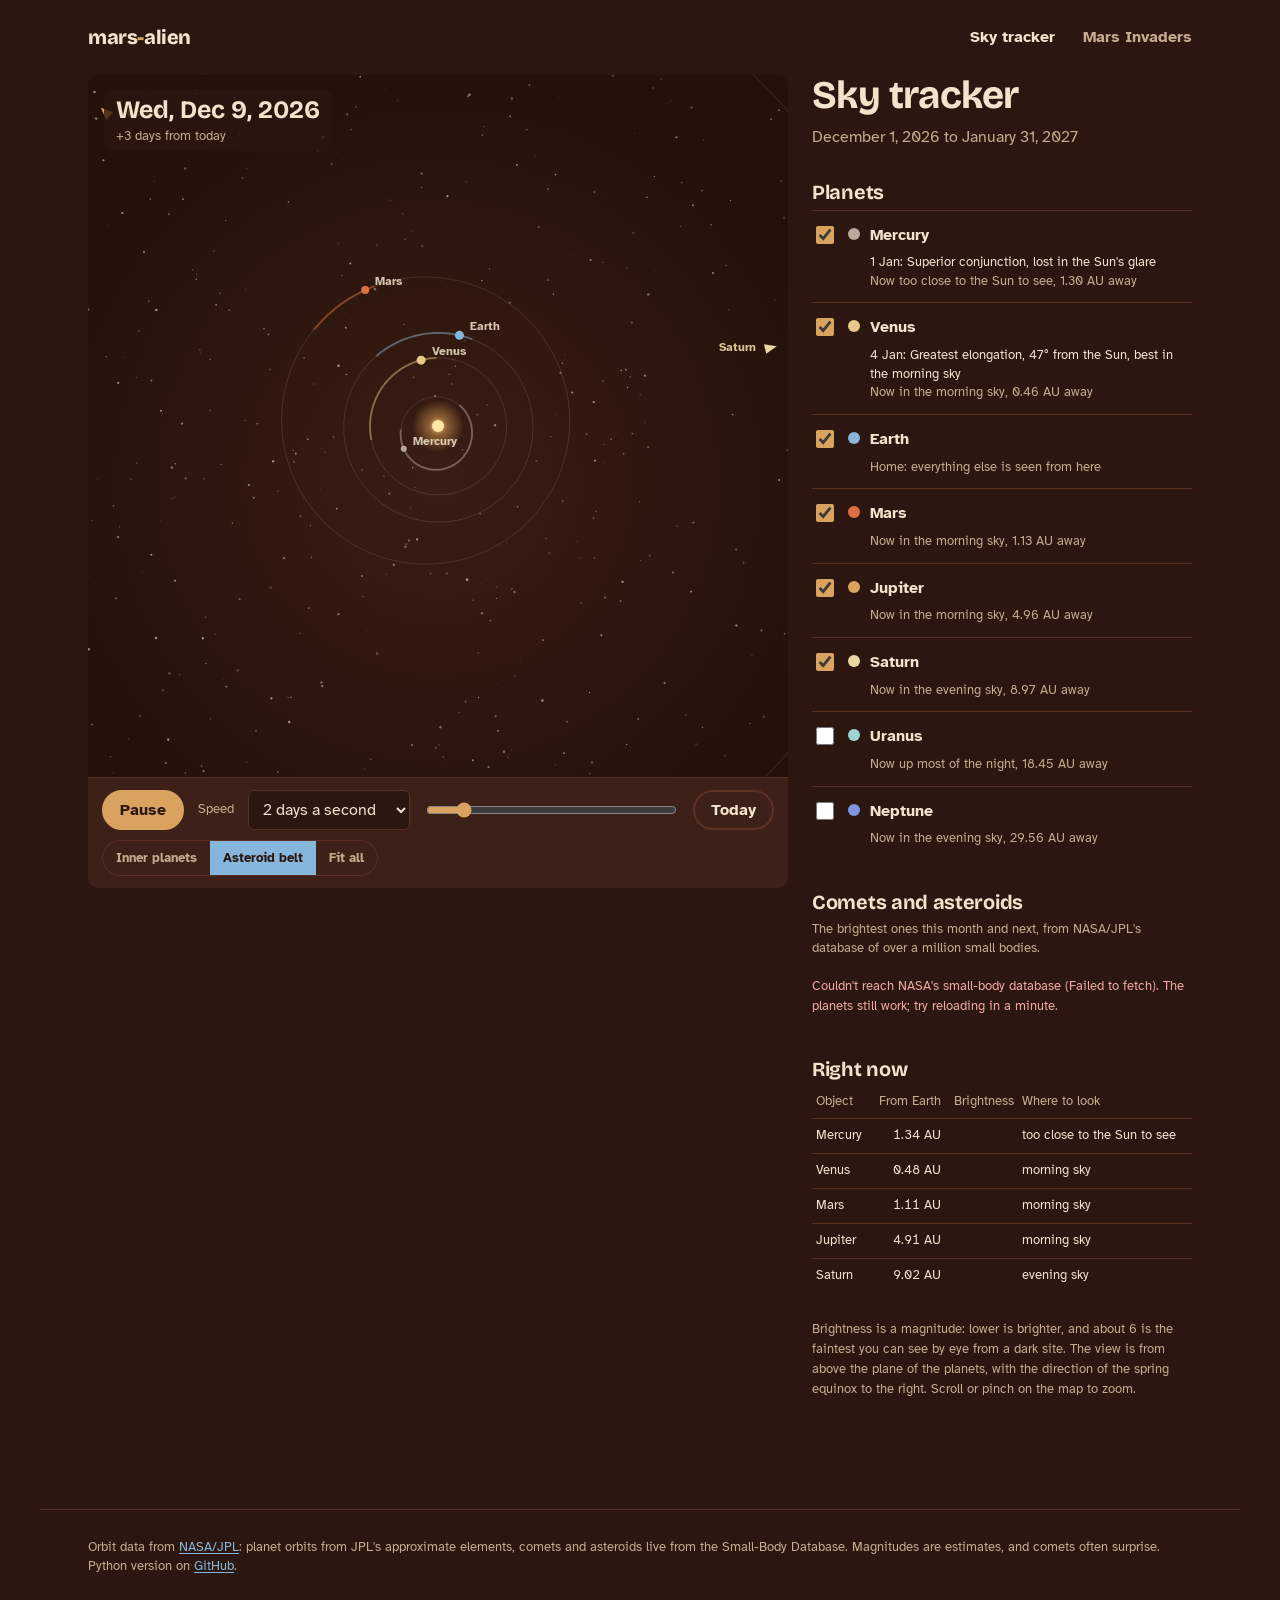
==== sky/index.html @ 8c396cd9 "Redesign home page and add the live sky tracker - New home page: live map of the planets today, this" ====
<!DOCTYPE html>
<html lang="en">
<head>
  <meta charset="UTF-8">
  <meta name="viewport" content="width=device-width, initial-scale=1.0">
  <title>Sky tracker | mars-alien</title>
  <meta name="description" content="A live map of the solar system for this month and next: planets in their real positions, plus the brightest comets and asteroids from NASA/JPL.">
  <link rel="preconnect" href="https://fonts.googleapis.com">
  <link rel="preconnect" href="https://fonts.gstatic.com" crossorigin>
  <link href="https://fonts.googleapis.com/css2?family=Atkinson+Hyperlegible:wght@400;700&family=Bricolage+Grotesque:opsz,wght@12..96,500;12..96,700;12..96,800&display=swap" rel="stylesheet">
  <link rel="stylesheet" href="/assets/site.css">
  <style>
    .tracker {
      display: grid;
      grid-template-columns: minmax(0, 1fr) 380px;
      gap: 24px;
      align-items: start;
    }

    /* ---------- stage ---------- */
    .stage {
      position: sticky;
      top: 12px;
      background: radial-gradient(circle at 50% 50%, #3a1d14 0%, #241209 75%);
      border-radius: var(--radius);
      overflow: hidden;
    }
    #sky {
      display: block;
      width: 100%;
      height: min(78vh, 900px);
      min-height: 360px;
      touch-action: none;
      cursor: grab;
    }
    .date-badge {
      position: absolute;
      top: 14px;
      left: 16px;
      font-family: var(--display);
      font-weight: 700;
      font-size: var(--s2);
      line-height: 1.1;
      pointer-events: none;
      padding: 8px 12px;
      border-radius: 8px;
      background: rgba(43, 22, 16, 0.78);
    }
    .date-badge small {
      display: block;
      font-family: var(--body);
      font-weight: 400;
      font-size: var(--s-1);
      color: var(--sand-dim);
      margin-top: 4px;
    }

    .controls {
      display: flex;
      flex-wrap: wrap;
      align-items: center;
      gap: 10px 14px;
      padding: 12px 14px;
      background: var(--crust);
      border-top: 1px solid var(--ridge);
    }
    .controls .btn { min-height: 40px; padding: 6px 16px; }
    .controls label { color: var(--sand-dim); font-size: var(--s-1); }
    .scrub { flex: 1 1 220px; display: flex; align-items: center; gap: 10px; }
    .scrub input { flex: 1; accent-color: var(--dust); }

    select {
      background: var(--regolith);
      color: var(--sand);
      border: 1px solid var(--ridge);
      border-radius: 6px;
      padding: 8px 10px;
      font: inherit;
    }

    .segmented { display: inline-flex; border: 1px solid var(--ridge); border-radius: 999px; overflow: hidden; }
    .segmented button {
      background: none;
      border: 0;
      color: var(--sand-dim);
      font: 700 var(--s-1) var(--body);
      padding: 9px 13px;
      cursor: pointer;
    }
    .segmented button[aria-pressed="true"] { background: var(--dusk); color: var(--regolith); }

    /* ---------- side panel ---------- */
    .panel h1 { font-size: var(--s3); }
    .window-note { color: var(--sand-dim); margin: 8px 0 0; }
    .panel h2 {
      font-size: var(--s1);
      margin: 32px 0 6px;
    }
    .panel h2 + p { color: var(--sand-dim); font-size: var(--s-1); margin: 0 0 8px; }

    .picks { list-style: none; margin: 0; padding: 0; }
    .picks li { border-top: 1px solid var(--ridge); }
    .picks label {
      display: grid;
      grid-template-columns: 22px 12px minmax(0, 1fr);
      gap: 4px 10px;
      align-items: start;
      padding: 12px 4px;
      cursor: pointer;
    }
    .picks input { margin: 3px 0 0; width: 18px; height: 18px; accent-color: var(--dust); }
    .swatch { width: 12px; height: 12px; border-radius: 50%; margin-top: 5px; }
    .pick-name { font-weight: 700; }
    .pick-kind { color: var(--sand-dim); font-weight: 400; }
    .pick-notes {
      grid-column: 3;
      margin: 2px 0 0;
      padding: 0;
      list-style: none;
      color: var(--sand-dim);
      font-size: var(--s-1);
      line-height: 1.45;
    }
    .pick-notes li { border: 0; }
    .pick-notes .event { color: var(--sand); }

    .status { color: var(--sand-dim); font-size: var(--s-1); padding: 10px 0; }
    .status.error { color: #f0a9a0; }

    .readout { width: 100%; border-collapse: collapse; font-size: var(--s-1); }
    .readout th { text-align: left; color: var(--sand-dim); font-weight: 400; padding: 6px 4px; }
    .readout td { padding: 7px 4px; border-top: 1px solid var(--ridge); font-variant-numeric: tabular-nums; }
    .readout td:nth-child(2), .readout td:nth-child(3), .readout th:nth-child(2), .readout th:nth-child(3) { text-align: right; }

    .how { color: var(--sand-dim); font-size: var(--s-1); margin-top: 28px; }

    @media (max-width: 960px) {
      .tracker { grid-template-columns: 1fr; }
      .stage { position: relative; top: 0; }
      #sky { height: min(92vw, 70vh); }
    }
  </style>
</head>
<body>
  <header class="wrap site-head">
    <a class="wordmark" href="/">mars<span>-</span>alien</a>
    <nav class="site-nav" aria-label="Main">
      <a href="/sky/" aria-current="page">Sky tracker</a>
      <a href="/game/game.html">Mars Invaders</a>
    </nav>
  </header>

  <main class="wrap tracker">
    <section class="stage" aria-label="Solar system map">
      <canvas id="sky" role="img" aria-label="Animated map of the solar system. The table in the side panel lists the same objects and their distances."></canvas>
      <div class="date-badge" aria-live="off"><span id="date-main"></span><small id="date-sub"></small></div>
      <div class="controls">
        <button class="btn" id="play" type="button">Pause</button>
        <label for="speed">Speed</label>
        <select id="speed">
          <option value="0.5">½ day a second</option>
          <option value="1">1 day a second</option>
          <option value="2" selected>2 days a second</option>
          <option value="5">5 days a second</option>
          <option value="10">10 days a second</option>
        </select>
        <div class="scrub">
          <label for="scrub" class="visually-hidden">Date</label>
          <input id="scrub" type="range" min="0" max="1" step="0.5" aria-label="Date">
        </div>
        <button class="btn btn-quiet" id="today" type="button">Today</button>
        <div class="segmented" role="group" aria-label="Zoom">
          <button type="button" data-zoom="inner" aria-pressed="false">Inner planets</button>
          <button type="button" data-zoom="belt" aria-pressed="true">Asteroid belt</button>
          <button type="button" data-zoom="fit" aria-pressed="false">Fit all</button>
        </div>
      </div>
    </section>

    <aside class="panel">
      <h1>Sky tracker</h1>
      <p class="window-note" id="window-note"></p>

      <h2>Planets</h2>
      <ul class="picks" id="planet-picks"></ul>

      <h2>Comets and asteroids</h2>
      <p>The brightest ones this month and next, from NASA/JPL's database of over a million small bodies.</p>
      <div class="status" id="sb-status" role="status">Asking NASA for this month's comets and asteroids…</div>
      <ul class="picks" id="body-picks"></ul>

      <h2>Right now</h2>
      <table class="readout">
        <thead><tr><th scope="col">Object</th><th scope="col">From Earth</th><th scope="col">Brightness</th><th scope="col">Where to look</th></tr></thead>
        <tbody id="readout"></tbody>
      </table>

      <p class="how">Brightness is a magnitude: lower is brighter, and about 6 is the faintest you can see by eye from a dark site. The view is from above the plane of the planets, with the direction of the spring equinox to the right. Scroll or pinch on the map to zoom.</p>
    </aside>
  </main>

  <footer class="wrap site-foot">
    Orbit data from <a href="https://ssd.jpl.nasa.gov/">NASA/JPL</a>: planet orbits from JPL's approximate elements,
    comets and asteroids live from the Small-Body Database. Magnitudes are estimates, and comets often surprise.
    Python version on <a href="https://github.com/colget/sky_tracker">GitHub</a>.
  </footer>

  <script type="module" src="/sky/sky.js"></script>
</body>
</html>
---- assets/site.css ----
/* mars-alien.com -- shared styles.
   Palette taken from real Martian light: rust ground, butterscotch dust,
   and the blue of a Martian sunset (fine dust scatters blue light forward). */

:root {
  --regolith: #2b1610;   /* base background */
  --crust:    #3d2018;   /* raised surfaces */
  --ridge:    #5a3123;   /* borders, tracks */
  --dust:     #d9a25f;   /* butterscotch: primary accent */
  --dusk:     #86b6db;   /* martian sunset blue: links, focus, active */
  --sand:     #f2e3cd;   /* text */
  --sand-dim: #c4ab8f;   /* secondary text */

  --display: "Bricolage Grotesque", "Atkinson Hyperlegible", system-ui, sans-serif;
  --body: "Atkinson Hyperlegible", system-ui, sans-serif;

  /* type scale: 16px base, 1.25 ratio */
  --s-1: 0.8rem;
  --s0: 1rem;
  --s1: 1.25rem;
  --s2: 1.563rem;
  --s3: 2.441rem;
  --s4: clamp(2.6rem, 6vw, 4.6rem);

  --gutter: clamp(16px, 4vw, 48px);
  --radius: 10px;
}

*, *::before, *::after { box-sizing: border-box; }

html { -webkit-text-size-adjust: 100%; }

body {
  margin: 0;
  background: var(--regolith);
  color: var(--sand);
  font-family: var(--body);
  font-size: var(--s0);
  line-height: 1.55;
}

a { color: var(--dusk); text-underline-offset: 0.18em; }
a:hover { color: var(--sand); }

:focus-visible {
  outline: 2px solid var(--dusk);
  outline-offset: 3px;
  border-radius: 4px;
}

h1, h2, h3 {
  font-family: var(--display);
  font-weight: 700;
  line-height: 1.08;
  margin: 0;
  letter-spacing: -0.015em;
}

.wrap {
  width: 100%;
  max-width: 1200px;
  margin: 0 auto;
  padding: 0 var(--gutter);
}

.visually-hidden {
  position: absolute; width: 1px; height: 1px; overflow: hidden;
  clip: rect(0 0 0 0); white-space: nowrap;
}

/* ---------- site header ---------- */
.site-head {
  display: flex;
  align-items: center;
  justify-content: space-between;
  gap: 16px;
  padding-top: 22px;
  padding-bottom: 22px;
}

.wordmark {
  font-family: var(--display);
  font-weight: 800;
  font-size: var(--s1);
  color: var(--sand);
  text-decoration: none;
  letter-spacing: -0.02em;
}
.wordmark span { color: var(--dust); }

.site-nav { display: flex; gap: clamp(14px, 3vw, 28px); }
.site-nav a {
  color: var(--sand-dim);
  text-decoration: none;
  font-weight: 700;
}
.site-nav a:hover,
.site-nav a[aria-current="page"] { color: var(--sand); }

/* ---------- buttons ---------- */
.btn {
  display: inline-flex;
  align-items: center;
  justify-content: center;
  gap: 8px;
  min-height: 44px;
  padding: 10px 20px;
  border-radius: 999px;
  border: 2px solid var(--dust);
  background: var(--dust);
  color: var(--regolith);
  font: 700 var(--s0) var(--body);
  text-decoration: none;
  cursor: pointer;
}
.btn:hover { background: var(--sand); border-color: var(--sand); color: var(--regolith); }

.btn-quiet {
  background: transparent;
  color: var(--sand);
  border-color: var(--ridge);
}
.btn-quiet:hover { background: var(--crust); border-color: var(--sand-dim); color: var(--sand); }

/* ---------- footer ---------- */
.site-foot {
  margin-top: 96px;
  padding-top: 28px;
  padding-bottom: 40px;
  border-top: 1px solid var(--ridge);
  color: var(--sand-dim);
  font-size: var(--s-1);
}

@media (prefers-reduced-motion: reduce) {
  *, *::before, *::after { animation: none !important; transition: none !important; }
}
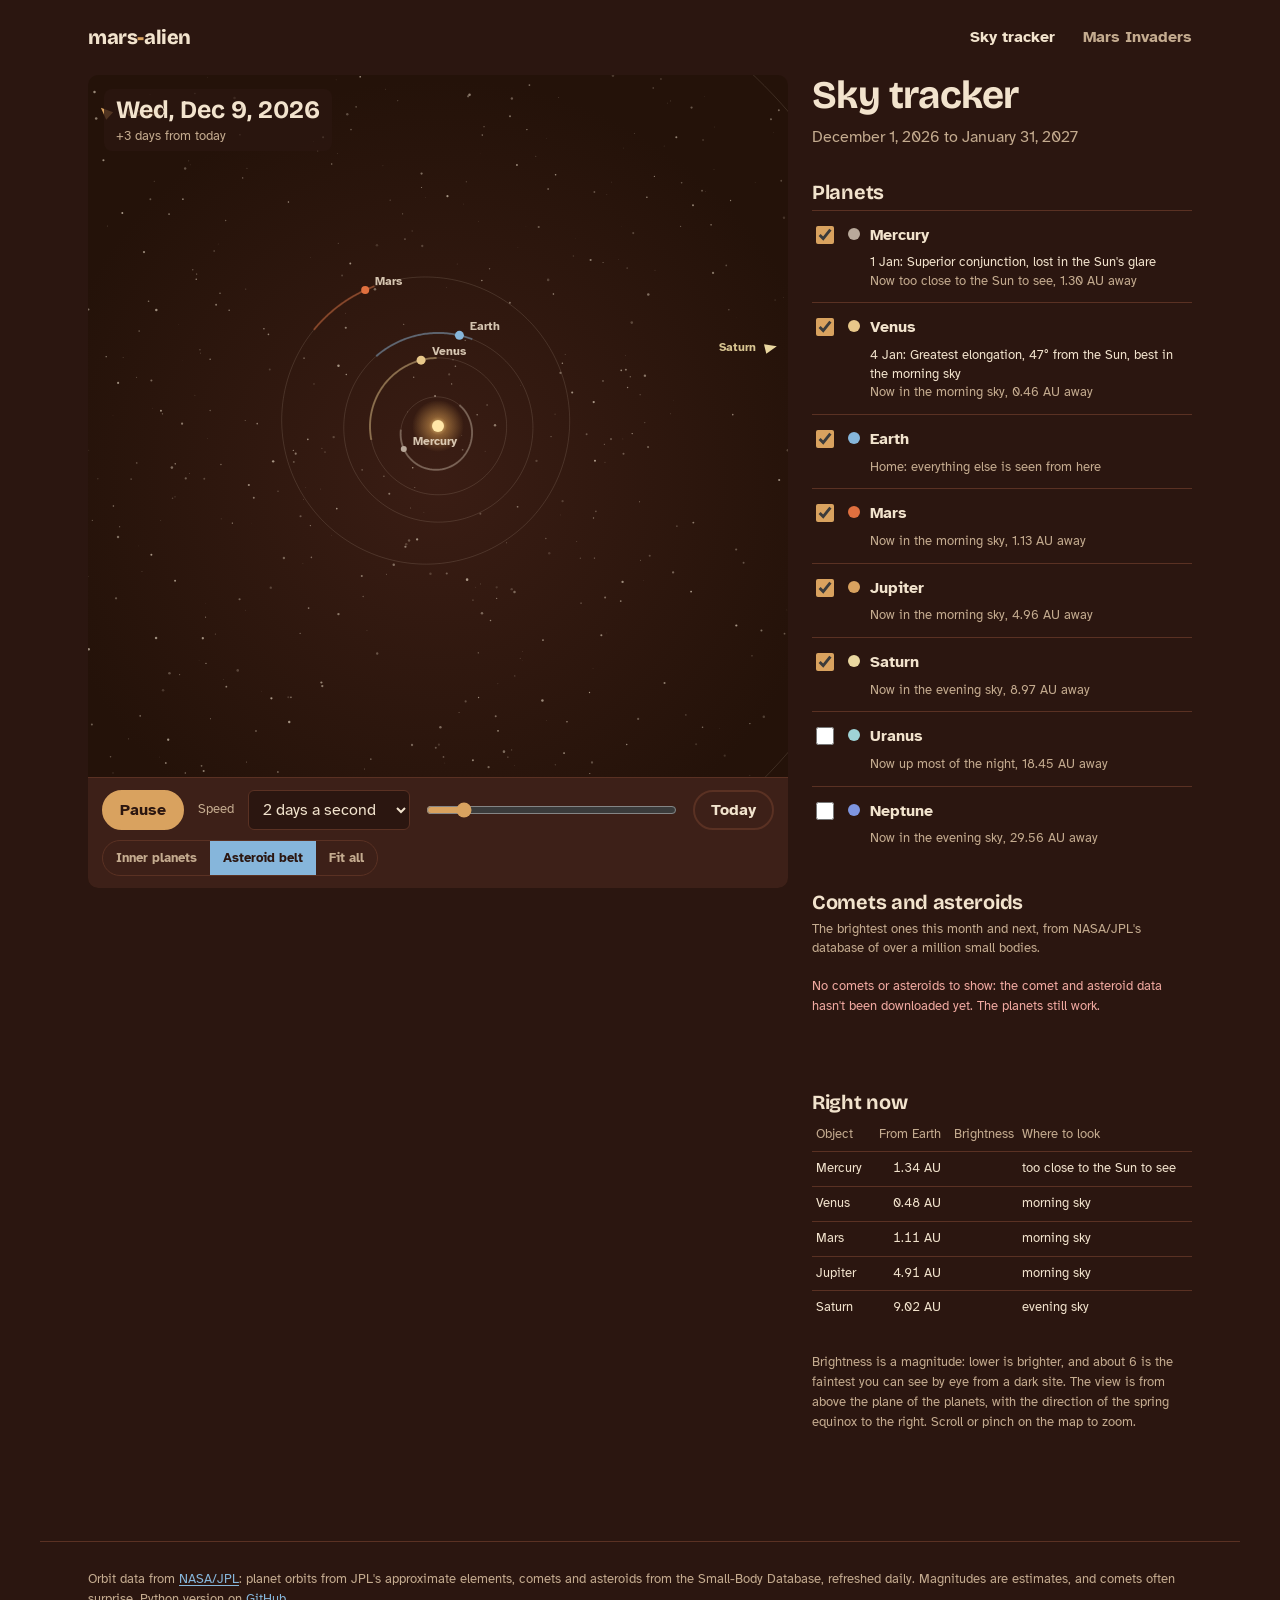
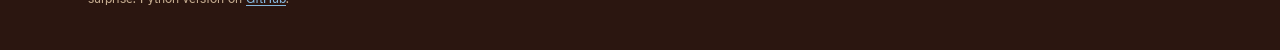
==== commit 6f9f853f: "Follow JPL's fair-use policy: fetch sky data daily, never from the browser JPL's API terms ask sites" ====
--- a/sky/index.html
+++ b/sky/index.html
@@ -8,7 +8,7 @@
   <link rel="preconnect" href="https://fonts.googleapis.com">
   <link rel="preconnect" href="https://fonts.gstatic.com" crossorigin>
   <link href="https://fonts.googleapis.com/css2?family=Atkinson+Hyperlegible:wght@400;700&family=Bricolage+Grotesque:opsz,wght@12..96,500;12..96,700;12..96,800&display=swap" rel="stylesheet">
-  <link rel="stylesheet" href="/assets/site.css">
+  <link rel="stylesheet" href="/assets/site.css?v=2">
   <style>
     .tracker {
       display: grid;
@@ -186,8 +186,9 @@
 
       <h2>Comets and asteroids</h2>
       <p>The brightest ones this month and next, from NASA/JPL's database of over a million small bodies.</p>
-      <div class="status" id="sb-status" role="status">Asking NASA for this month's comets and asteroids…</div>
+      <div class="status" id="sb-status" role="status">Loading this month's comets and asteroids…</div>
       <ul class="picks" id="body-picks"></ul>
+      <p class="status" id="sb-updated"></p>
 
       <h2>Right now</h2>
       <table class="readout">
@@ -201,7 +202,7 @@
 
   <footer class="wrap site-foot">
     Orbit data from <a href="https://ssd.jpl.nasa.gov/">NASA/JPL</a>: planet orbits from JPL's approximate elements,
-    comets and asteroids live from the Small-Body Database. Magnitudes are estimates, and comets often surprise.
+    comets and asteroids from the Small-Body Database, refreshed daily. Magnitudes are estimates, and comets often surprise.
     Python version on <a href="https://github.com/colget/sky_tracker">GitHub</a>.
   </footer>
 
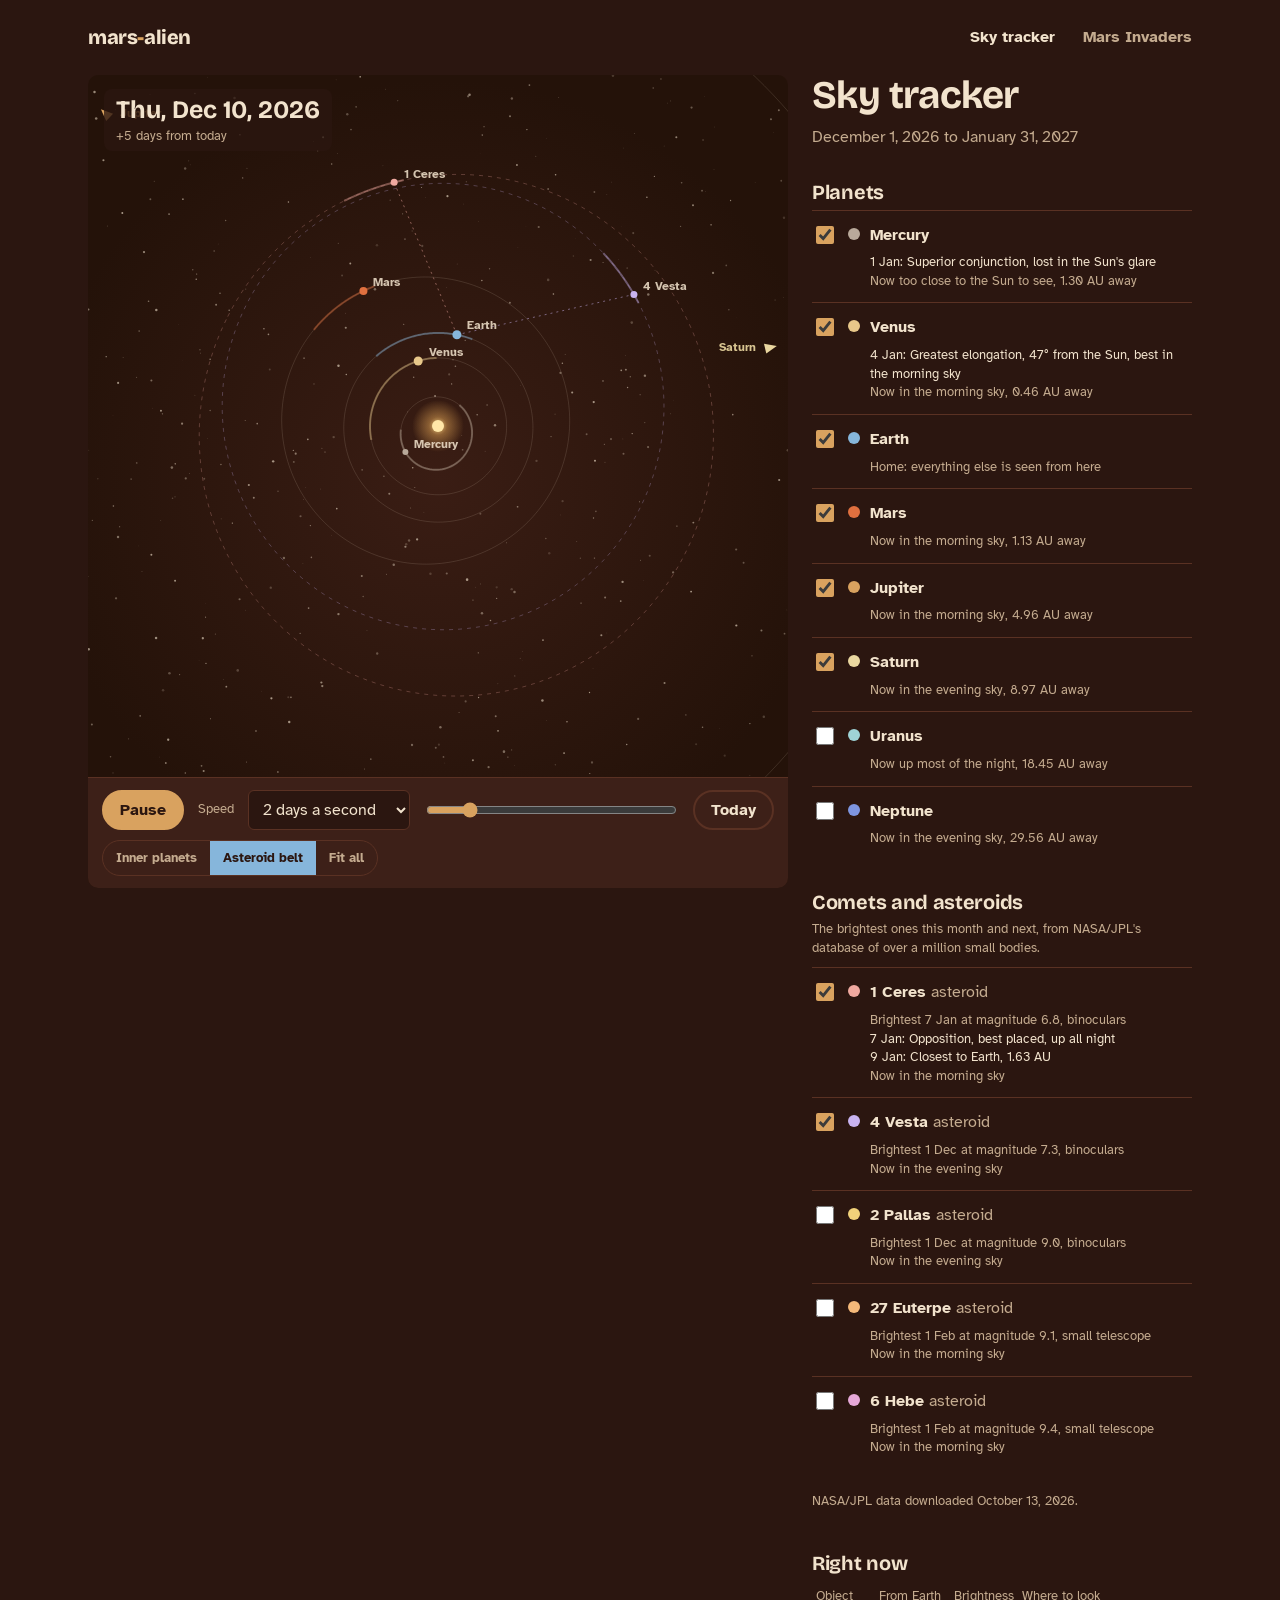
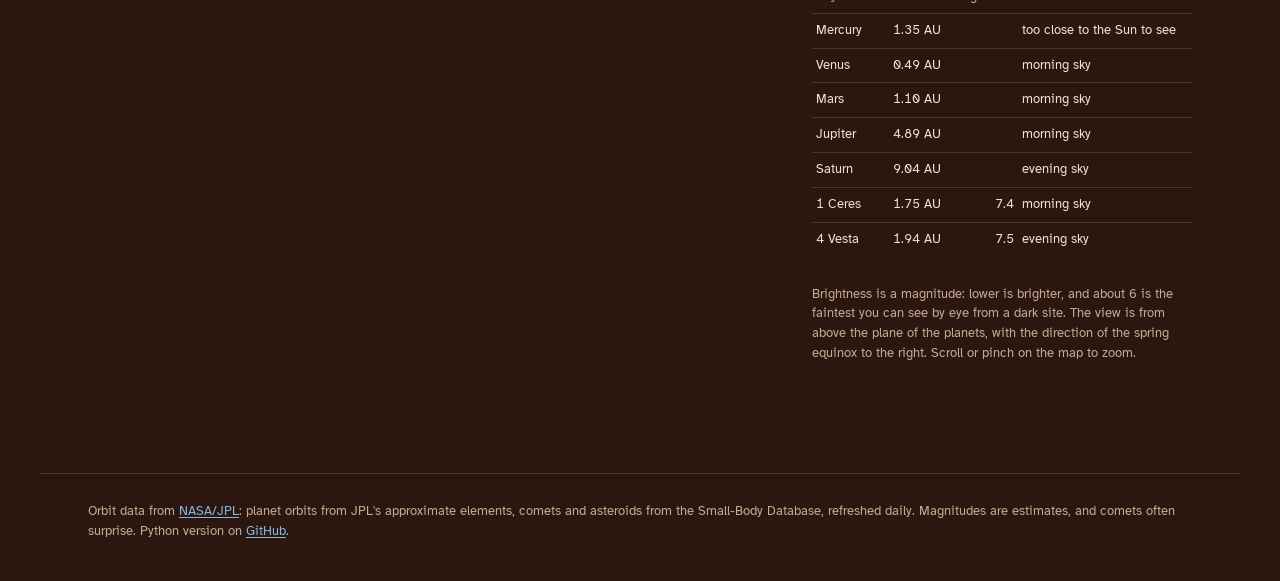
==== commit 113d213e: "Version JavaScript module URLs so browsers can't mix old and new code A visitor's browser reused a c" ====
--- a/sky/index.html
+++ b/sky/index.html
@@ -206,6 +206,6 @@
     Python version on <a href="https://github.com/colget/sky_tracker">GitHub</a>.
   </footer>
 
-  <script type="module" src="/sky/sky.js"></script>
+  <script type="module" src="/sky/sky.js?v=3"></script>
 </body>
 </html>
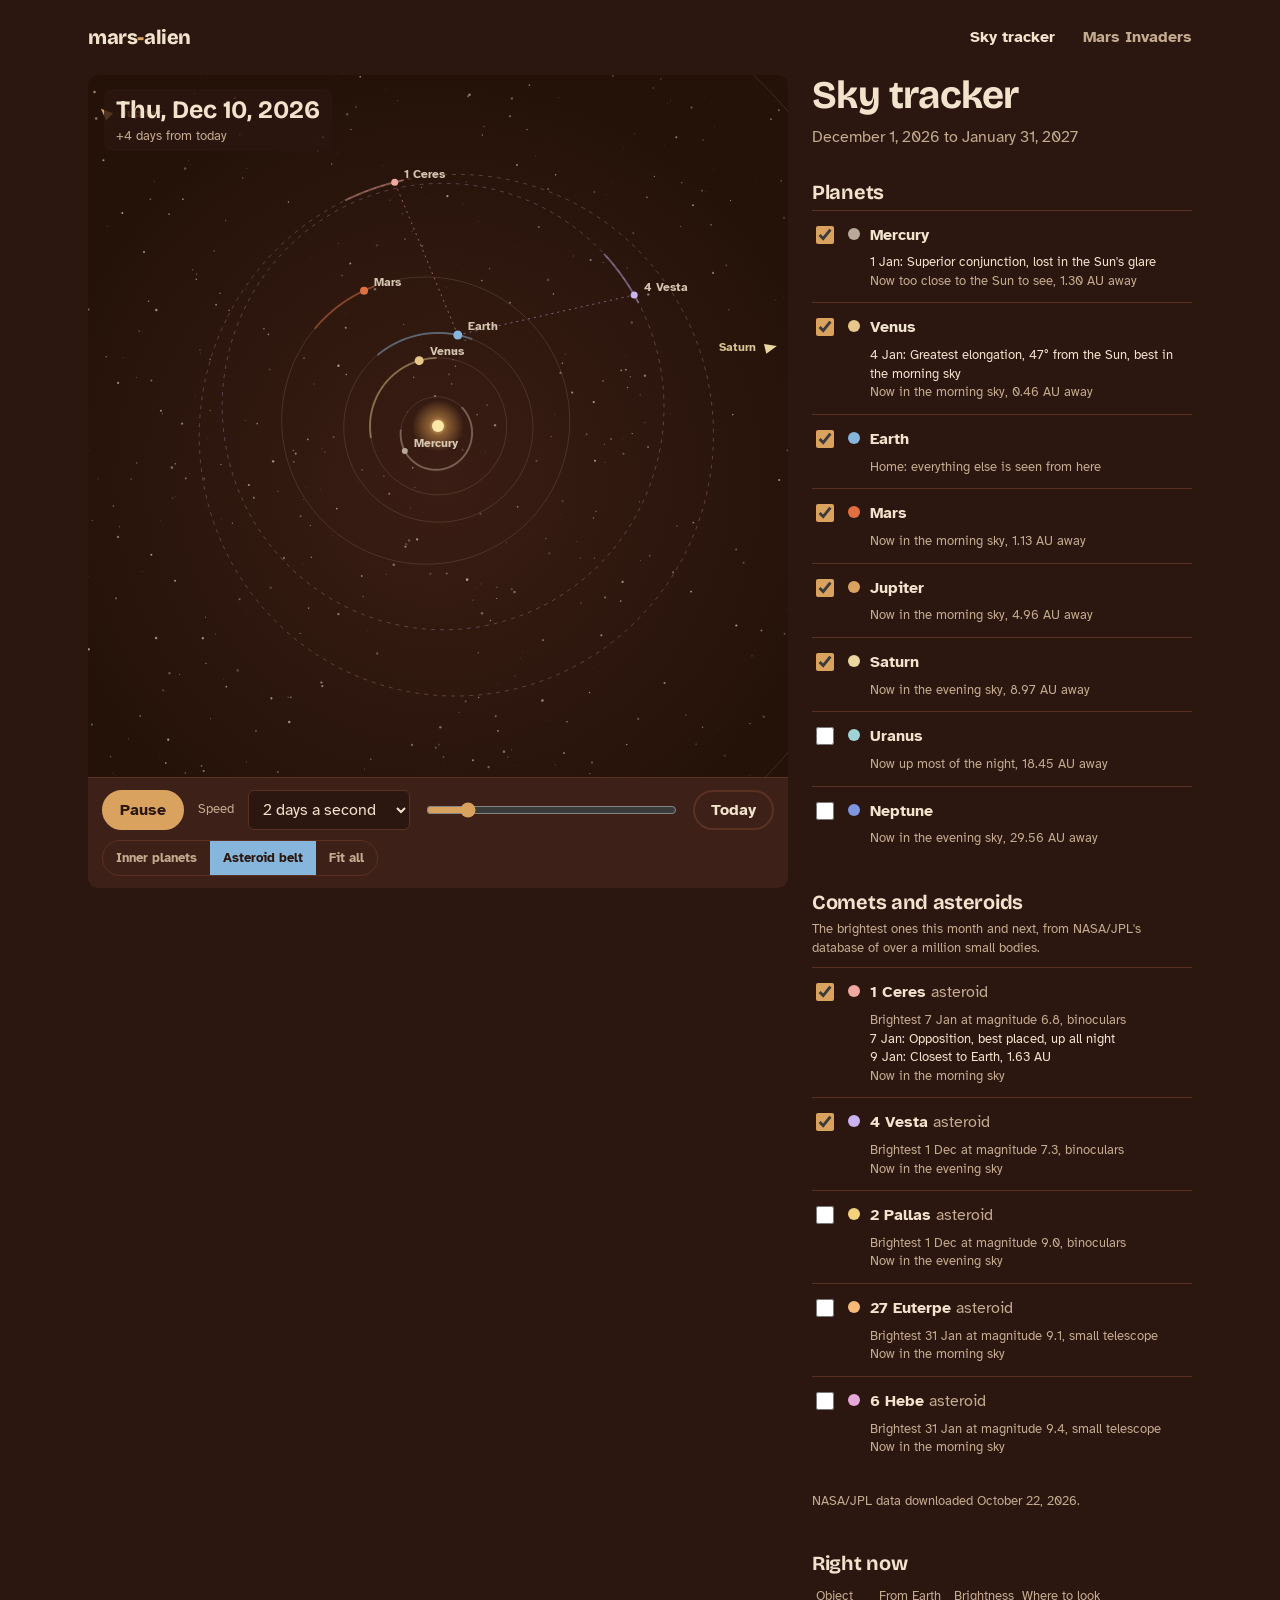
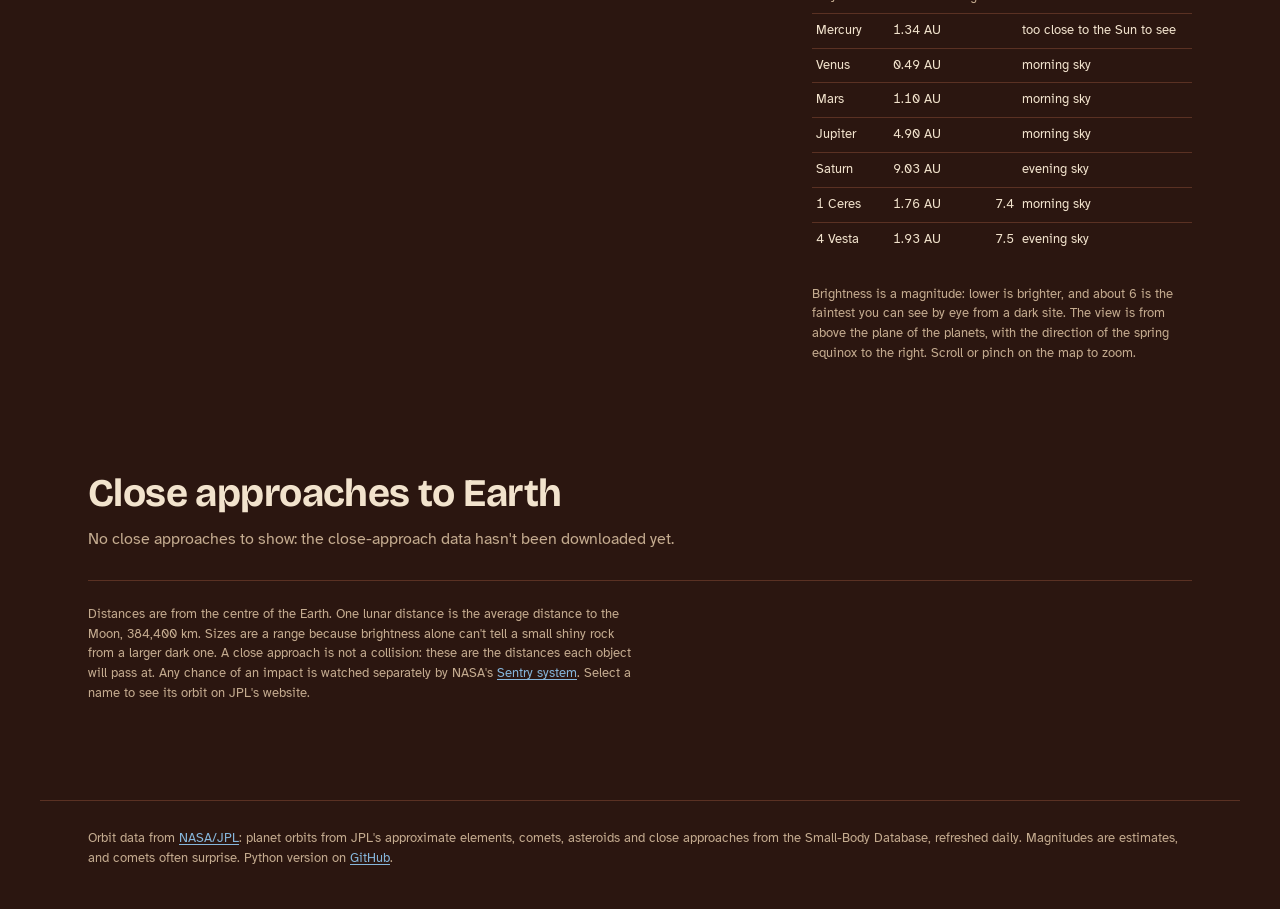
==== commit d84e585d: "Sky tracker: show near-Earth objects passing close to Earth - The daily robot also downloads JPL's C" ====
--- a/sky/index.html
+++ b/sky/index.html
@@ -4,11 +4,11 @@
   <meta charset="UTF-8">
   <meta name="viewport" content="width=device-width, initial-scale=1.0">
   <title>Sky tracker | mars-alien</title>
-  <meta name="description" content="A live map of the solar system for this month and next: planets in their real positions, plus the brightest comets and asteroids from NASA/JPL.">
+  <meta name="description" content="A live map of the solar system for this month and next: planets in their real positions, plus the brightest comets and asteroids and the near-Earth objects passing close by, from NASA/JPL.">
   <link rel="preconnect" href="https://fonts.googleapis.com">
   <link rel="preconnect" href="https://fonts.gstatic.com" crossorigin>
   <link href="https://fonts.googleapis.com/css2?family=Atkinson+Hyperlegible:wght@400;700&family=Bricolage+Grotesque:opsz,wght@12..96,500;12..96,700;12..96,800&display=swap" rel="stylesheet">
-  <link rel="stylesheet" href="/assets/site.css?v=2">
+  <link rel="stylesheet" href="/assets/site.css?v=3">
   <style>
     .tracker {
       display: grid;
@@ -134,10 +134,52 @@
 
     .how { color: var(--sand-dim); font-size: var(--s-1); margin-top: 28px; }
 
+    /* ---------- close approaches ---------- */
+    .flybys { margin-top: clamp(56px, 8vw, 96px); }
+    .flybys h2 { font-size: var(--s3); max-width: 20ch; }
+    .flybys-summary { color: var(--sand-dim); max-width: 68ch; margin: 12px 0 0; }
+    .flyby-list { list-style: none; margin: 28px 0 0; padding: 0; border-top: 1px solid var(--ridge); }
+    .flyby-list li {
+      display: grid;
+      grid-template-columns: 7.5rem minmax(0, 1fr);
+      gap: 20px;
+      padding: 16px 0;
+      border-bottom: 1px solid var(--ridge);
+    }
+    .flyby-list time {
+      display: block;
+      font-family: var(--display);
+      font-weight: 700;
+      font-size: var(--s2);
+      line-height: 1.1;
+      color: var(--dust);
+    }
+    .flyby-list small { color: var(--sand-dim); font-size: var(--s-1); }
+    .flyby-list strong { display: block; font-size: var(--s1); }
+    .flyby-list strong a { color: var(--sand); text-decoration-color: var(--ridge); }
+    .flyby-list strong a:hover { text-decoration-color: var(--sand); }
+    .flyby-list span { color: var(--sand-dim); }
+    .flyby-list .past time { color: var(--sand-dim); }
+    .flyby-list .tag {
+      display: inline-block;
+      vertical-align: middle;
+      margin-left: 6px;
+      padding: 1px 9px;
+      border-radius: 999px;
+      background: var(--dusk);
+      color: var(--regolith);
+      font: 700 var(--s-1) var(--body);
+    }
+    .flybys .btn { margin-top: 20px; }
+    .flybys-note { color: var(--sand-dim); font-size: var(--s-1); max-width: 68ch; margin-top: 24px; }
+
     @media (max-width: 960px) {
       .tracker { grid-template-columns: 1fr; }
       .stage { position: relative; top: 0; }
       #sky { height: min(92vw, 70vh); }
+    }
+    @media (max-width: 480px) {
+      .flyby-list li { grid-template-columns: 1fr; gap: 4px; }
     }
   </style>
 </head>
@@ -200,12 +242,27 @@
     </aside>
   </main>
 
+  <section class="wrap flybys" aria-labelledby="flybys-title">
+    <h2 id="flybys-title">Close approaches to Earth</h2>
+    <p class="flybys-summary" id="flybys-summary" role="status">Loading this month's close approaches…</p>
+    <ol class="flyby-list" id="flyby-list"></ol>
+    <button class="btn btn-quiet" id="flybys-more" type="button" hidden></button>
+    <p class="flybys-note">
+      Distances are from the centre of the Earth. One lunar distance is the average distance to the Moon, 384,400 km.
+      Sizes are a range because brightness alone can't tell a small shiny rock from a larger dark one.
+      A close approach is not a collision: these are the distances each object will pass at.
+      Any chance of an impact is watched separately by NASA's <a href="https://cneos.jpl.nasa.gov/sentry/">Sentry system</a>.
+      Select a name to see its orbit on JPL's website.
+    </p>
+    <p class="flybys-note" id="flybys-updated"></p>
+  </section>
+
   <footer class="wrap site-foot">
     Orbit data from <a href="https://ssd.jpl.nasa.gov/">NASA/JPL</a>: planet orbits from JPL's approximate elements,
-    comets and asteroids from the Small-Body Database, refreshed daily. Magnitudes are estimates, and comets often surprise.
+    comets, asteroids and close approaches from the Small-Body Database, refreshed daily. Magnitudes are estimates, and comets often surprise.
     Python version on <a href="https://github.com/colget/sky_tracker">GitHub</a>.
   </footer>
 
-  <script type="module" src="/sky/sky.js?v=3"></script>
+  <script type="module" src="/sky/sky.js?v=5"></script>
 </body>
 </html>
--- a/assets/site.css
+++ b/assets/site.css
@@ -62,6 +62,9 @@
   margin: 0 auto;
   padding: 0 var(--gutter);
 }
+
+/* Make the "hidden" attribute win over classes like .btn that set display */
+[hidden] { display: none !important; }
 
 .visually-hidden {
   position: absolute; width: 1px; height: 1px; overflow: hidden;
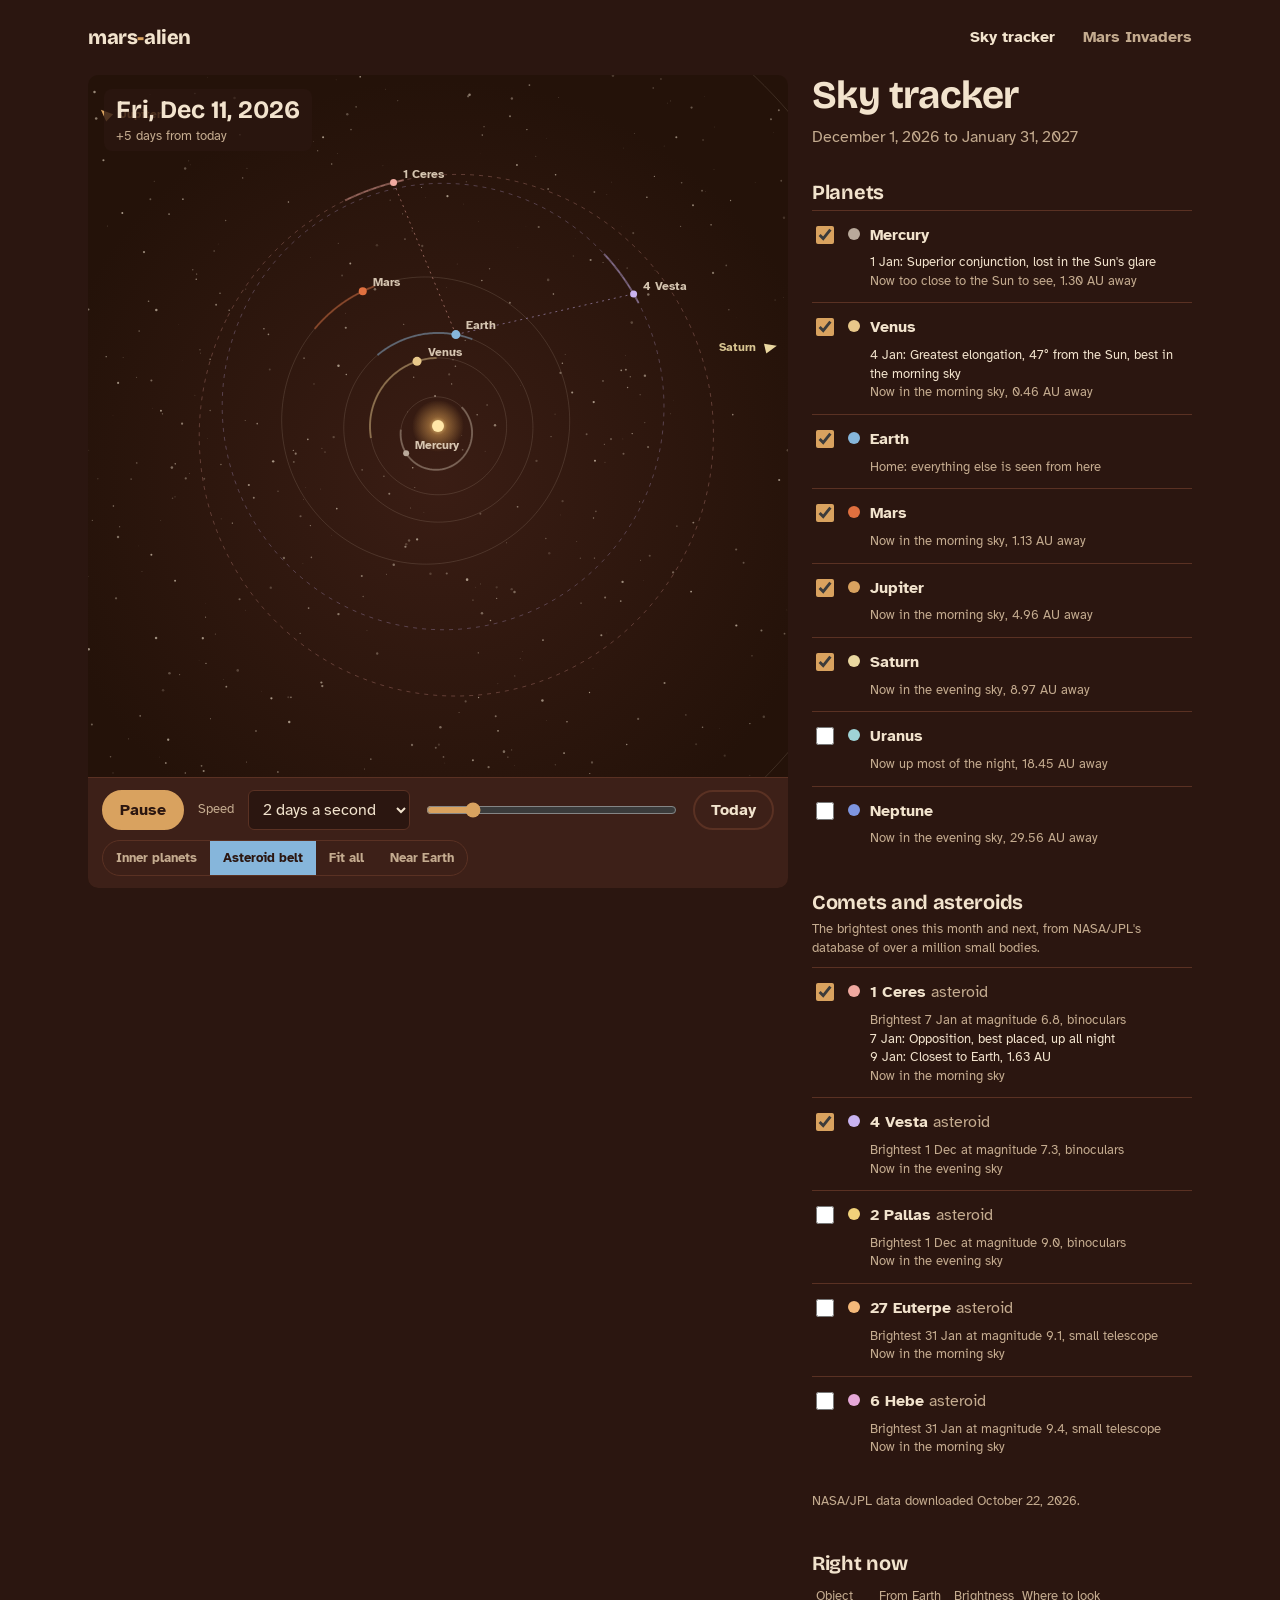
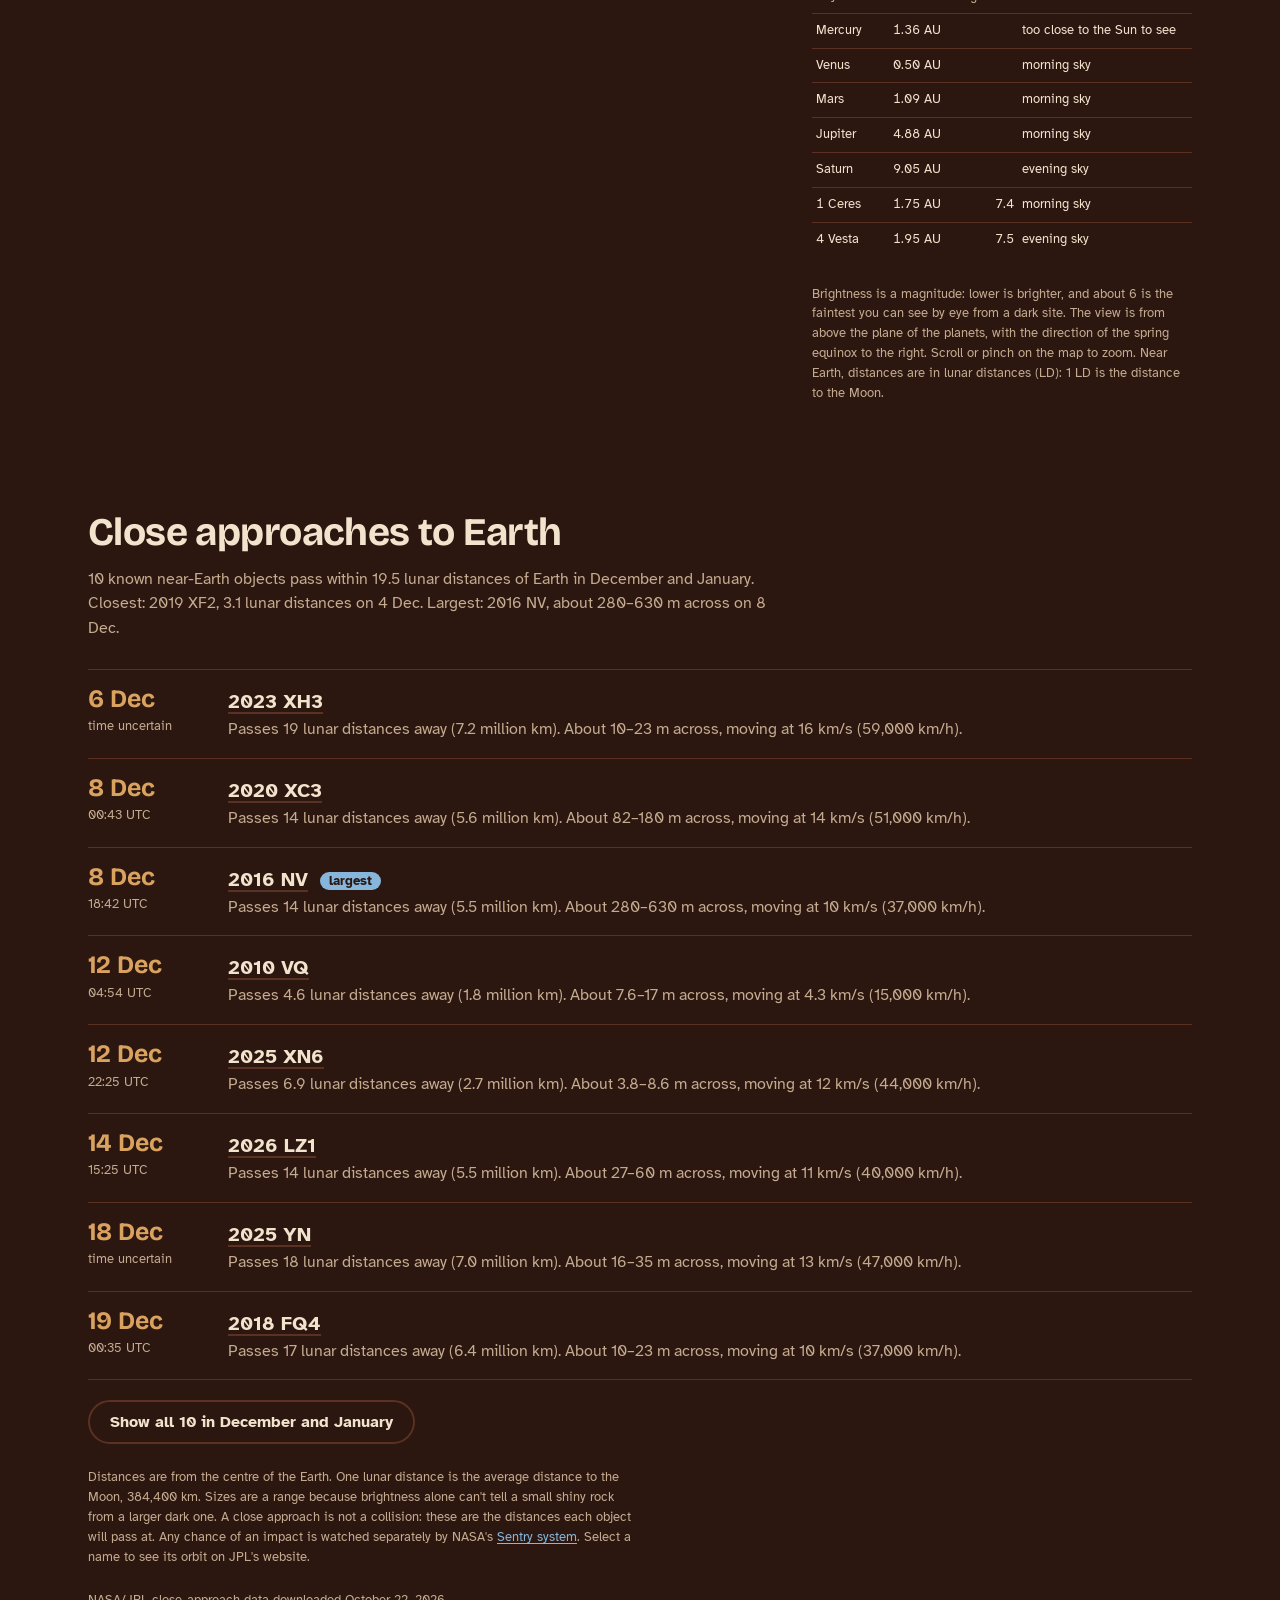
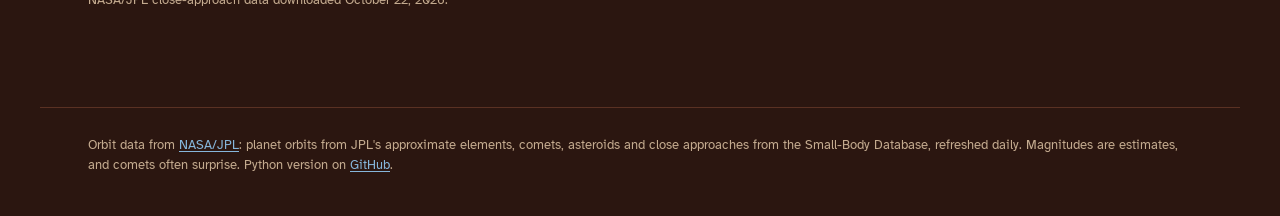
==== commit c31f451a: "Sky tracker: watch close approaches fly past Earth - Each flyby in the list gets "Watch it pass on t" ====
--- a/sky/index.html
+++ b/sky/index.html
@@ -171,6 +171,30 @@
       font: 700 var(--s-1) var(--body);
     }
     .flybys .btn { margin-top: 20px; }
+    .flyby-list .watch {
+      display: inline-block;
+      margin-top: 8px;
+      padding: 6px 14px;
+      border: 1px solid var(--dusk);
+      border-radius: 999px;
+      background: none;
+      color: var(--dusk);
+      font: 700 var(--s-1) var(--body);
+      cursor: pointer;
+    }
+    .flyby-list .watch:hover { background: var(--dusk); color: var(--regolith); }
+
+    .watching {
+      display: flex;
+      flex-wrap: wrap;
+      align-items: center;
+      gap: 10px 16px;
+      padding: 12px 14px;
+      background: var(--regolith);
+      border-top: 1px solid var(--ridge);
+    }
+    .watching p { flex: 1 1 260px; margin: 0; font-size: var(--s-1); }
+    .watching .btn { min-height: 38px; padding: 6px 16px; }
     .flybys-note { color: var(--sand-dim); font-size: var(--s-1); max-width: 68ch; margin-top: 24px; }
 
     @media (max-width: 960px) {
@@ -208,14 +232,19 @@
         </select>
         <div class="scrub">
           <label for="scrub" class="visually-hidden">Date</label>
-          <input id="scrub" type="range" min="0" max="1" step="0.5" aria-label="Date">
+          <input id="scrub" type="range" min="0" max="1" step="any" aria-label="Date">
         </div>
         <button class="btn btn-quiet" id="today" type="button">Today</button>
         <div class="segmented" role="group" aria-label="Zoom">
           <button type="button" data-zoom="inner" aria-pressed="false">Inner planets</button>
           <button type="button" data-zoom="belt" aria-pressed="true">Asteroid belt</button>
           <button type="button" data-zoom="fit" aria-pressed="false">Fit all</button>
+          <button type="button" data-zoom="earth" aria-pressed="false">Near Earth</button>
         </div>
+      </div>
+      <div class="watching" id="watching" hidden>
+        <p id="watching-text"></p>
+        <button class="btn btn-quiet" id="stop-watching" type="button">Back to the solar system</button>
       </div>
     </section>
 
@@ -238,7 +267,7 @@
         <tbody id="readout"></tbody>
       </table>
 
-      <p class="how">Brightness is a magnitude: lower is brighter, and about 6 is the faintest you can see by eye from a dark site. The view is from above the plane of the planets, with the direction of the spring equinox to the right. Scroll or pinch on the map to zoom.</p>
+      <p class="how">Brightness is a magnitude: lower is brighter, and about 6 is the faintest you can see by eye from a dark site. The view is from above the plane of the planets, with the direction of the spring equinox to the right. Scroll or pinch on the map to zoom. Near Earth, distances are in lunar distances (LD): 1 LD is the distance to the Moon.</p>
     </aside>
   </main>
 
@@ -263,6 +292,6 @@
     Python version on <a href="https://github.com/colget/sky_tracker">GitHub</a>.
   </footer>
 
-  <script type="module" src="/sky/sky.js?v=5"></script>
+  <script type="module" src="/sky/sky.js?v=6"></script>
 </body>
 </html>
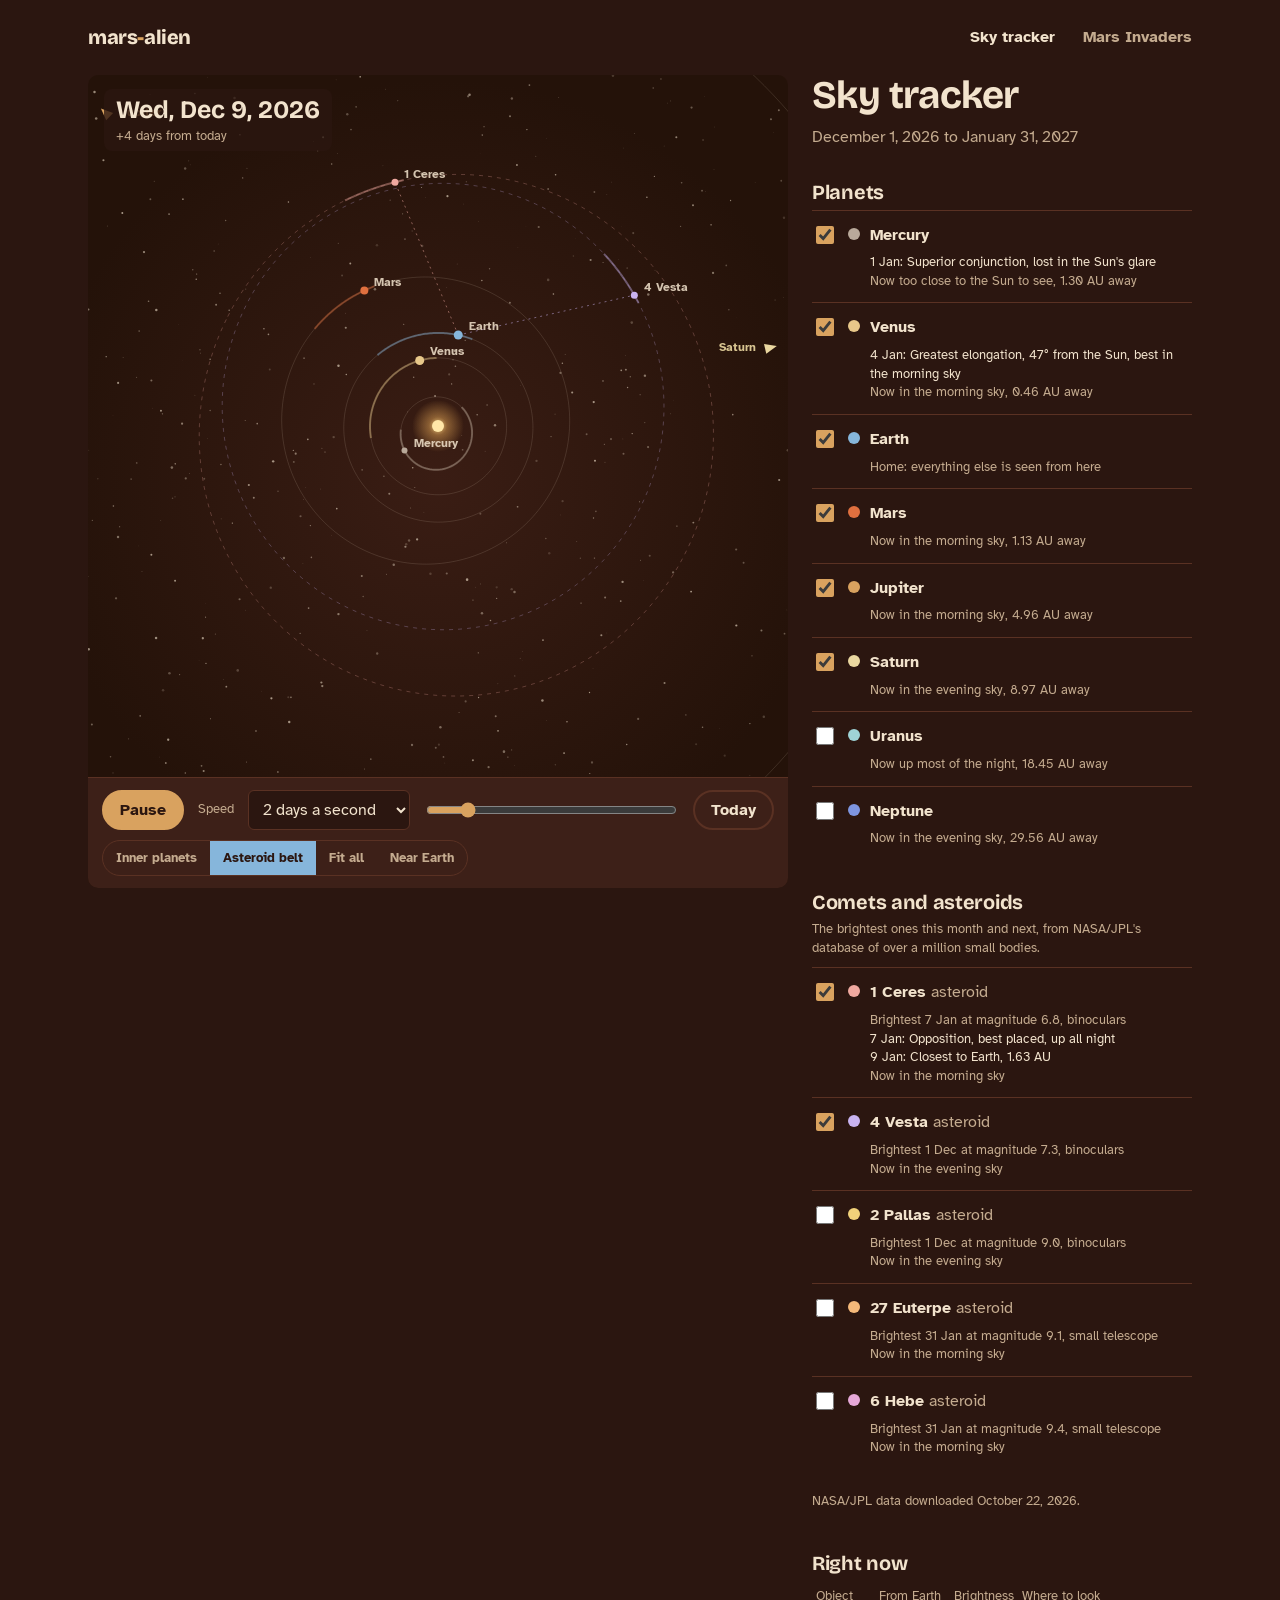
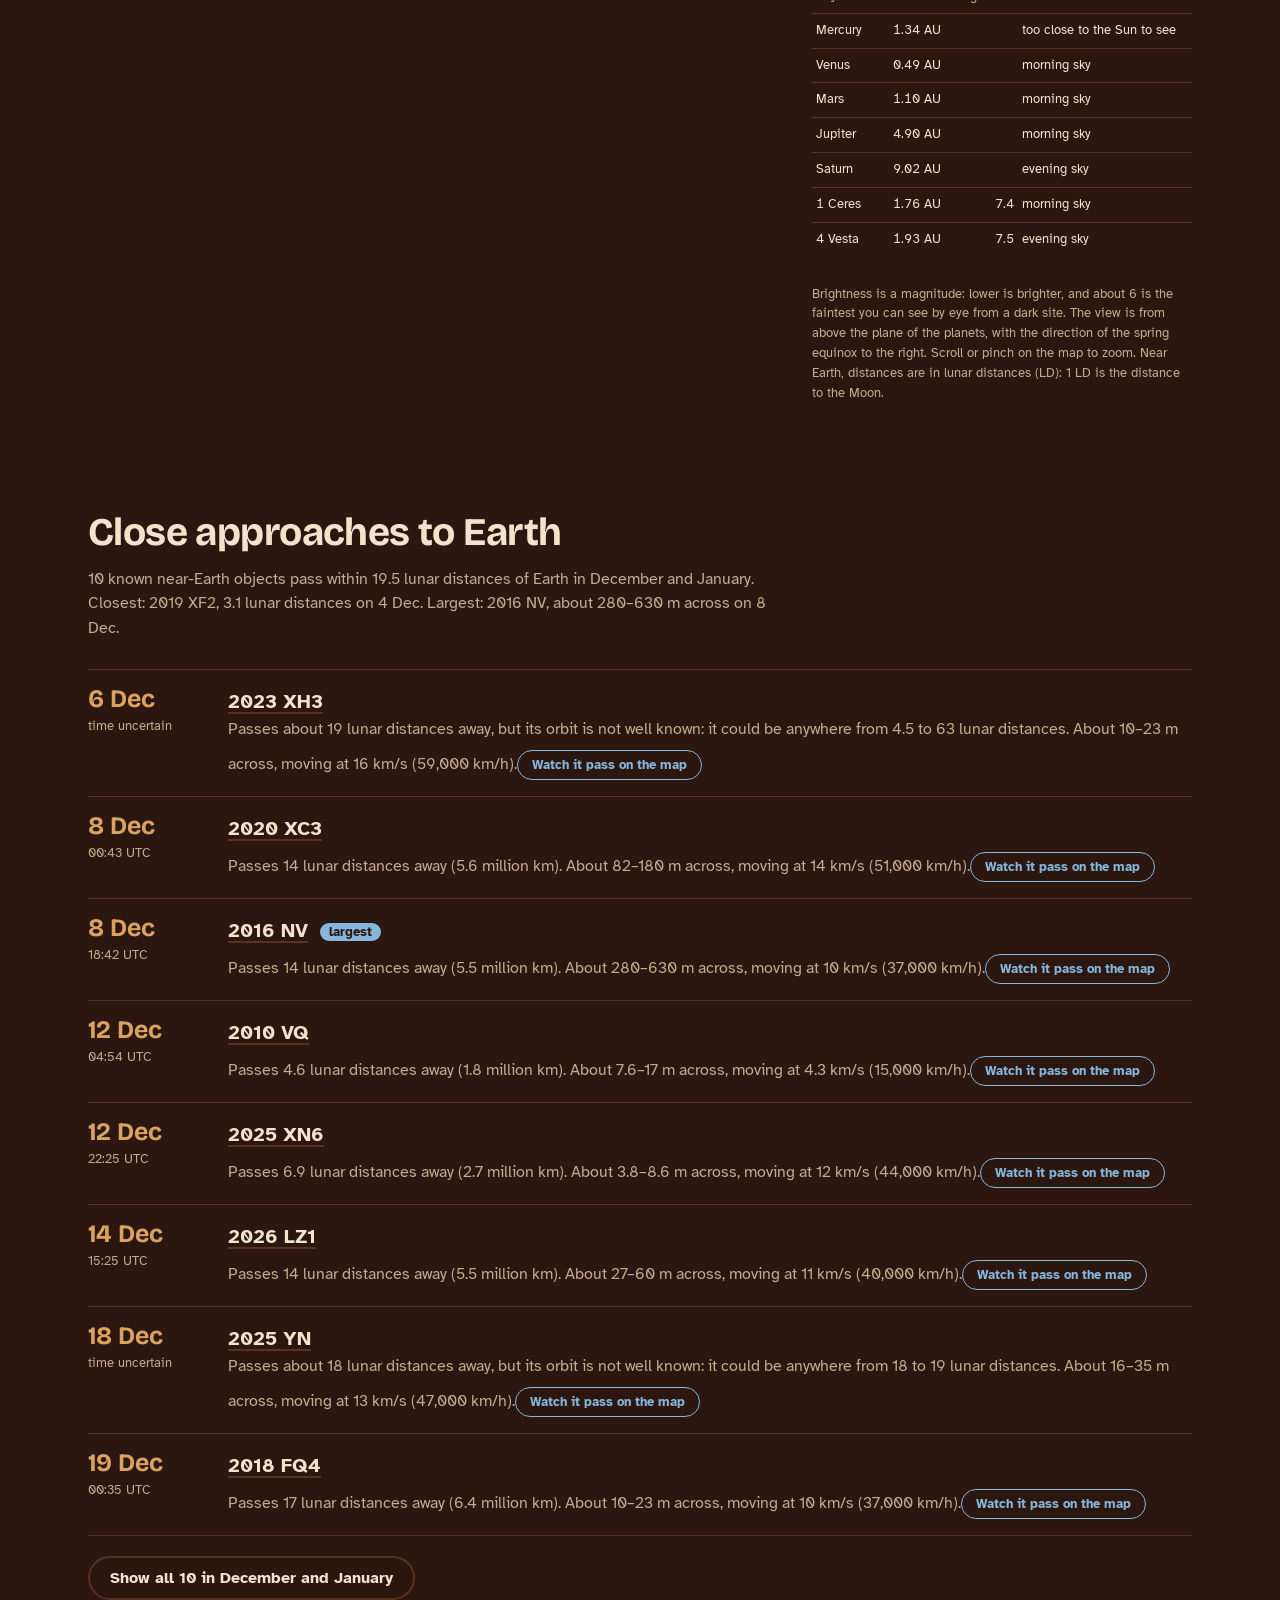
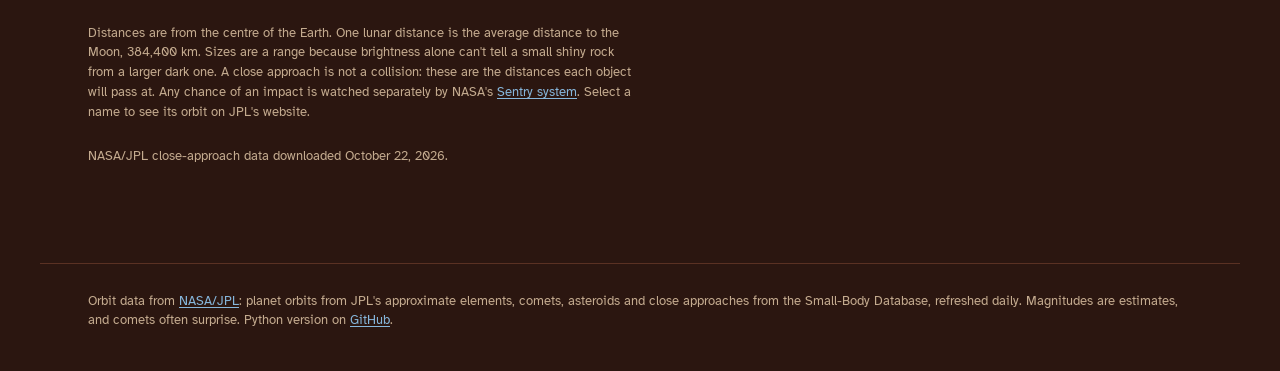
==== commit a628db07: "Flybys: be honest about poorly known orbits Checked all 161 flybys against JPL: median distance erro" ====
--- a/sky/index.html
+++ b/sky/index.html
@@ -292,6 +292,6 @@
     Python version on <a href="https://github.com/colget/sky_tracker">GitHub</a>.
   </footer>
 
-  <script type="module" src="/sky/sky.js?v=6"></script>
+  <script type="module" src="/sky/sky.js?v=7"></script>
 </body>
 </html>
